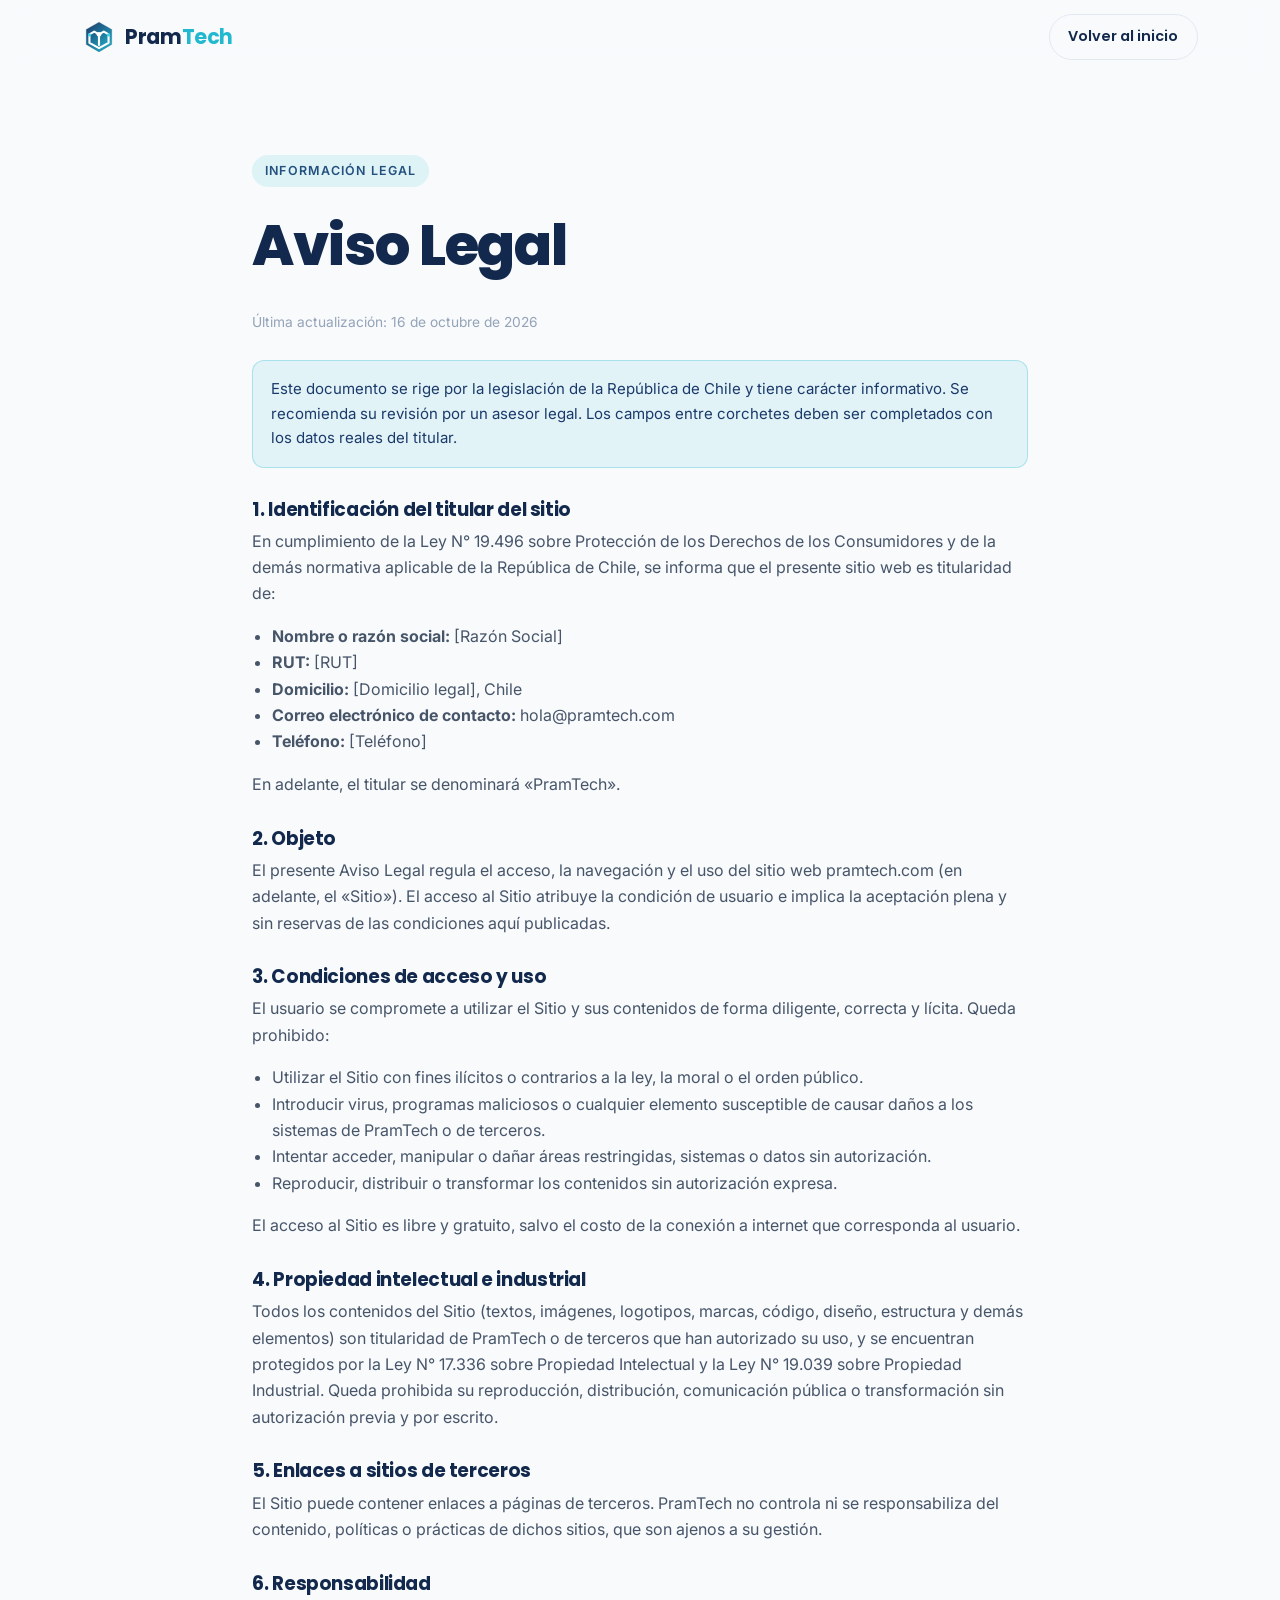
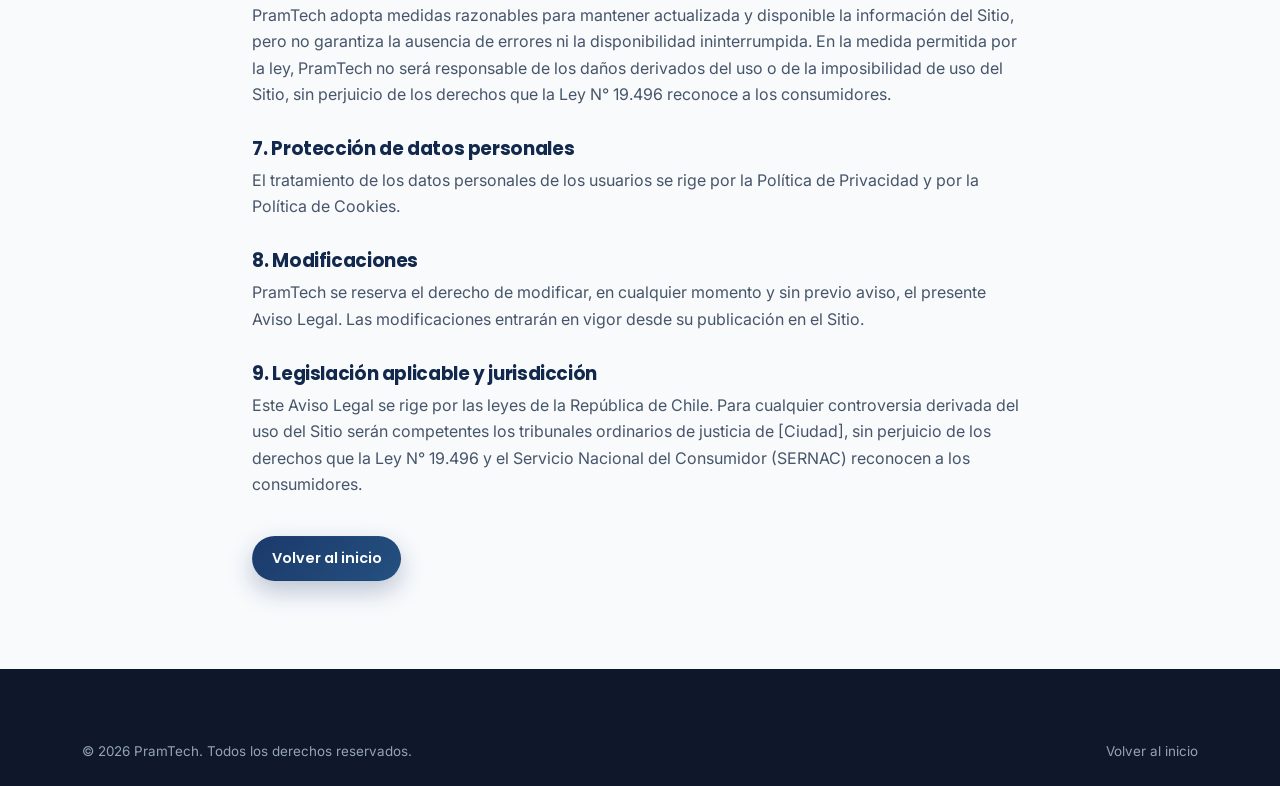
==== landing/aviso-legal.html @ 34a75c39 "feat: add legal pages (Chile) and footer legal links" ====
<!DOCTYPE html>
<html lang="es">
<head>
  <meta charset="UTF-8" />
  <meta name="viewport" content="width=device-width, initial-scale=1.0" />
  <title>Aviso Legal | PramTech</title>
  <meta name="description" content="Aviso Legal de PramTech." />
  <meta name="robots" content="noindex" />
  <meta name="theme-color" content="#1B3A6B" />
  <link rel="canonical" href="https://pramtech.com/aviso-legal.html" />
  <link rel="icon" type="image/svg+xml" href="assets/favicon.svg" />
  <link rel="preconnect" href="https://fonts.googleapis.com" />
  <link rel="preconnect" href="https://fonts.gstatic.com" crossorigin />
  <link href="https://fonts.googleapis.com/css2?family=Poppins:wght@500;600;700;800&family=Inter:wght@400;500;600&display=swap" rel="stylesheet" />
  <link rel="stylesheet" href="styles.css" />
</head>
<body>
  <a class="skip-link" href="#contenido">Saltar al contenido</a>

  <header class="nav">
    <div class="container nav__inner">
      <a class="brand" href="index.html" aria-label="PramTech inicio">
        <img src="assets/logo.svg" alt="" class="brand__mark" width="34" height="34" />
        <span class="brand__name">Pram<span>Tech</span></span>
      </a>
      <a class="btn btn--ghost btn--sm" href="index.html">Volver al inicio</a>
    </div>
  </header>

  <main id="contenido" class="legal">
    <div class="container legal__inner">
      <span class="eyebrow">Información legal</span>
      <h1>Aviso Legal</h1>
      <p class="legal__meta">Última actualización: 16 de octubre de 2026</p>

      <div class="legal__note">
        <p>Este documento se rige por la legislación de la República de Chile y tiene carácter informativo. Se recomienda su revisión por un asesor legal. Los campos entre corchetes deben ser completados con los datos reales del titular.</p>
      </div>

      <div class="legal__body">
        <h2>1. Identificación del titular del sitio</h2>
        <p>En cumplimiento de la Ley N° 19.496 sobre Protección de los Derechos de los Consumidores y de la demás normativa aplicable de la República de Chile, se informa que el presente sitio web es titularidad de:</p>
        <ul>
          <li><strong>Nombre o razón social:</strong> [Razón Social]</li>
          <li><strong>RUT:</strong> [RUT]</li>
          <li><strong>Domicilio:</strong> [Domicilio legal], Chile</li>
          <li><strong>Correo electrónico de contacto:</strong> hola@pramtech.com</li>
          <li><strong>Teléfono:</strong> [Teléfono]</li>
        </ul>
        <p>En adelante, el titular se denominará «PramTech».</p>

        <h2>2. Objeto</h2>
        <p>El presente Aviso Legal regula el acceso, la navegación y el uso del sitio web <a href="index.html">pramtech.com</a> (en adelante, el «Sitio»). El acceso al Sitio atribuye la condición de usuario e implica la aceptación plena y sin reservas de las condiciones aquí publicadas.</p>

        <h2>3. Condiciones de acceso y uso</h2>
        <p>El usuario se compromete a utilizar el Sitio y sus contenidos de forma diligente, correcta y lícita. Queda prohibido:</p>
        <ul>
          <li>Utilizar el Sitio con fines ilícitos o contrarios a la ley, la moral o el orden público.</li>
          <li>Introducir virus, programas maliciosos o cualquier elemento susceptible de causar daños a los sistemas de PramTech o de terceros.</li>
          <li>Intentar acceder, manipular o dañar áreas restringidas, sistemas o datos sin autorización.</li>
          <li>Reproducir, distribuir o transformar los contenidos sin autorización expresa.</li>
        </ul>
        <p>El acceso al Sitio es libre y gratuito, salvo el costo de la conexión a internet que corresponda al usuario.</p>

        <h2>4. Propiedad intelectual e industrial</h2>
        <p>Todos los contenidos del Sitio (textos, imágenes, logotipos, marcas, código, diseño, estructura y demás elementos) son titularidad de PramTech o de terceros que han autorizado su uso, y se encuentran protegidos por la Ley N° 17.336 sobre Propiedad Intelectual y la Ley N° 19.039 sobre Propiedad Industrial. Queda prohibida su reproducción, distribución, comunicación pública o transformación sin autorización previa y por escrito.</p>

        <h2>5. Enlaces a sitios de terceros</h2>
        <p>El Sitio puede contener enlaces a páginas de terceros. PramTech no controla ni se responsabiliza del contenido, políticas o prácticas de dichos sitios, que son ajenos a su gestión.</p>

        <h2>6. Responsabilidad</h2>
        <p>PramTech adopta medidas razonables para mantener actualizada y disponible la información del Sitio, pero no garantiza la ausencia de errores ni la disponibilidad ininterrumpida. En la medida permitida por la ley, PramTech no será responsable de los daños derivados del uso o de la imposibilidad de uso del Sitio, sin perjuicio de los derechos que la Ley N° 19.496 reconoce a los consumidores.</p>

        <h2>7. Protección de datos personales</h2>
        <p>El tratamiento de los datos personales de los usuarios se rige por la <a href="politica-de-privacidad.html">Política de Privacidad</a> y por la <a href="politica-de-cookies.html">Política de Cookies</a>.</p>

        <h2>8. Modificaciones</h2>
        <p>PramTech se reserva el derecho de modificar, en cualquier momento y sin previo aviso, el presente Aviso Legal. Las modificaciones entrarán en vigor desde su publicación en el Sitio.</p>

        <h2>9. Legislación aplicable y jurisdicción</h2>
        <p>Este Aviso Legal se rige por las leyes de la República de Chile. Para cualquier controversia derivada del uso del Sitio serán competentes los tribunales ordinarios de justicia de [Ciudad], sin perjuicio de los derechos que la Ley N° 19.496 y el Servicio Nacional del Consumidor (SERNAC) reconocen a los consumidores.</p>
      </div>

      <p class="legal__back"><a class="btn btn--primary btn--sm" href="index.html">Volver al inicio</a></p>
    </div>
  </main>

  <footer class="footer">
    <div class="container footer__bottom">
      <span>© 2026 PramTech. Todos los derechos reservados.</span>
      <span><a href="index.html">Volver al inicio</a></span>
    </div>
  </footer>
</body>
</html>
---- landing/styles.css ----
:root {
  --blue-900: #12294d;
  --blue-800: #1b3a6b;
  --blue-700: #24507f;
  --cyan-500: #22b8cf;
  --cyan-400: #38d0e4;
  --violet-500: #7c6cf0;
  --green-500: #34d399;
  --amber-500: #fbbf24;
  --slate-900: #0f172a;
  --slate-800: #1f2937;
  --slate-600: #475569;
  --slate-400: #94a3b8;
  --slate-200: #e2e8f0;
  --bg: #f8fafc;
  --surface: #ffffff;
  --radius: 18px;
  --radius-sm: 12px;
  --shadow-sm: 0 1px 2px rgba(15, 23, 42, 0.06), 0 4px 12px rgba(15, 23, 42, 0.05);
  --shadow-md: 0 10px 30px rgba(15, 23, 42, 0.10);
  --shadow-lg: 0 24px 60px rgba(18, 41, 77, 0.18);
  --max: 1160px;
  --ease: cubic-bezier(0.22, 1, 0.36, 1);
}

*, *::before, *::after { box-sizing: border-box; }

html { scroll-behavior: smooth; }

html, body {
  width: 100%;
  overflow-x: hidden;
  -webkit-text-size-adjust: 100%;
}

body {
  margin: 0;
  font-family: "Inter", system-ui, -apple-system, "Segoe UI", sans-serif;
  color: var(--slate-800);
  background: var(--bg);
  line-height: 1.65;
  -webkit-font-smoothing: antialiased;
  text-rendering: optimizeLegibility;
}

h1, h2, h3 {
  font-family: "Poppins", "Inter", sans-serif;
  color: var(--blue-900);
  line-height: 1.14;
  margin: 0 0 0.6em;
  letter-spacing: -0.02em;
}

h1 { font-size: clamp(2.1rem, 4.6vw, 3.5rem); font-weight: 800; }
h2 { font-size: clamp(1.6rem, 3vw, 2.3rem); font-weight: 700; }
h3 { font-size: 1.18rem; font-weight: 600; }

p { margin: 0 0 1rem; }

a { color: inherit; text-decoration: none; }

img { max-width: 100%; display: block; }

.container {
  width: 100%;
  max-width: var(--max);
  margin: 0 auto;
  padding: 0 1.4rem;
}

.skip-link {
  position: absolute;
  left: -999px;
  top: 0;
  background: var(--blue-800);
  color: #fff;
  padding: 0.6rem 1rem;
  border-radius: 0 0 var(--radius-sm) 0;
  z-index: 999;
}
.skip-link:focus { left: 0; }

.eyebrow {
  display: inline-block;
  font-size: 0.78rem;
  font-weight: 600;
  letter-spacing: 0.09em;
  text-transform: uppercase;
  color: var(--blue-700);
  background: rgba(34, 184, 207, 0.12);
  padding: 0.35rem 0.8rem;
  border-radius: 999px;
  margin-bottom: 1rem;
}
.eyebrow--light {
  color: #cdeef5;
  background: rgba(255, 255, 255, 0.12);
}

.accent {
  color: var(--cyan-500);
}

.btn {
  --btn-bg: var(--blue-800);
  display: inline-flex;
  align-items: center;
  justify-content: center;
  gap: 0.5rem;
  font-family: "Poppins", sans-serif;
  font-weight: 600;
  font-size: 0.98rem;
  padding: 0.9rem 1.6rem;
  border-radius: 999px;
  border: 1.5px solid transparent;
  cursor: pointer;
  transition: transform 0.25s var(--ease), box-shadow 0.25s var(--ease), background 0.25s var(--ease), color 0.25s var(--ease);
  white-space: nowrap;
}
.btn--primary {
  background: linear-gradient(135deg, var(--blue-800), var(--blue-700));
  color: #ffffff;
  box-shadow: 0 10px 24px rgba(27, 58, 107, 0.28);
}
.btn--primary:hover {
  transform: translateY(-2px);
  box-shadow: 0 16px 34px rgba(27, 58, 107, 0.34);
  background: linear-gradient(135deg, var(--blue-700), var(--cyan-500));
}
.btn--ghost {
  background: transparent;
  border-color: var(--slate-200);
  color: var(--blue-900);
}
.btn--ghost:hover {
  border-color: var(--cyan-500);
  color: var(--blue-700);
  transform: translateY(-2px);
}
.btn--sm { padding: 0.62rem 1.15rem; font-size: 0.9rem; }
.btn--block { width: 100%; }

.nav {
  position: sticky;
  top: 0;
  z-index: 100;
  background: rgba(248, 250, 252, 0.72);
  backdrop-filter: blur(12px);
  border-bottom: 1px solid transparent;
  transition: border-color 0.3s var(--ease), background 0.3s var(--ease), box-shadow 0.3s var(--ease);
}
.nav.is-scrolled {
  border-bottom-color: var(--slate-200);
  background: rgba(248, 250, 252, 0.9);
  box-shadow: 0 6px 20px rgba(15, 23, 42, 0.05);
}
.nav__inner {
  display: flex;
  align-items: center;
  justify-content: space-between;
  height: 74px;
}
.brand {
  display: inline-flex;
  align-items: center;
  gap: 0.55rem;
}
.brand__name {
  font-family: "Poppins", sans-serif;
  font-weight: 700;
  font-size: 1.28rem;
  color: var(--blue-900);
  letter-spacing: -0.02em;
}
.brand__name span { color: var(--cyan-500); }
.brand--light .brand__name { color: #fff; }

.nav__links {
  display: flex;
  align-items: center;
  gap: 1.9rem;
}
.nav__links a {
  font-size: 0.95rem;
  font-weight: 500;
  color: var(--slate-600);
  transition: color 0.2s var(--ease);
}
.nav__links a:not(.btn):hover { color: var(--blue-700); }
.nav__links a.nav__cta { color: #ffffff; }

.nav__toggle {
  display: none;
  flex-direction: column;
  gap: 5px;
  background: none;
  border: 0;
  padding: 8px;
  cursor: pointer;
}
.nav__toggle span {
  width: 24px;
  height: 2.4px;
  background: var(--blue-900);
  border-radius: 2px;
  transition: transform 0.3s var(--ease), opacity 0.3s var(--ease);
}

.hero {
  position: relative;
  padding: clamp(3rem, 8vw, 6rem) 0 clamp(3rem, 7vw, 5.5rem);
  overflow: hidden;
}
.hero__bg { position: absolute; inset: 0; z-index: 0; pointer-events: none; overflow: hidden; }
.blob {
  position: absolute;
  border-radius: 50%;
  filter: blur(70px);
  opacity: 0.5;
  animation: float 14s ease-in-out infinite;
}
.blob--1 {
  width: 460px; height: 460px;
  background: radial-gradient(circle, rgba(34,184,207,0.55), transparent 70%);
  top: -120px; right: -80px;
}
.blob--2 {
  width: 420px; height: 420px;
  background: radial-gradient(circle, rgba(124,108,240,0.4), transparent 70%);
  bottom: -140px; left: -100px;
  animation-delay: -6s;
}
.grid-lines {
  position: absolute;
  inset: 0;
  background-image: linear-gradient(rgba(27,58,107,0.045) 1px, transparent 1px),
    linear-gradient(90deg, rgba(27,58,107,0.045) 1px, transparent 1px);
  background-size: 46px 46px;
  mask-image: radial-gradient(ellipse 80% 60% at 50% 40%, #000, transparent 75%);
}
@keyframes float {
  0%, 100% { transform: translate(0, 0) scale(1); }
  50% { transform: translate(24px, -30px) scale(1.06); }
}

.hero__inner {
  position: relative;
  z-index: 1;
  display: grid;
  grid-template-columns: 1.05fr 0.95fr;
  gap: 3.5rem;
  align-items: center;
}
.hero__sub {
  font-size: 1.12rem;
  color: var(--slate-600);
  max-width: 34em;
}
.hero__actions {
  display: flex;
  flex-wrap: wrap;
  gap: 0.9rem;
  margin: 1.8rem 0 1.4rem;
}
.hero__trust {
  display: inline-flex;
  align-items: center;
  gap: 0.55rem;
  font-size: 0.9rem;
  color: var(--slate-600);
  background: var(--surface);
  border: 1px solid var(--slate-200);
  border-radius: 999px;
  padding: 0.5rem 1rem;
  box-shadow: var(--shadow-sm);
}
.hero__trust svg { width: 20px; height: 20px; color: var(--green-500); flex-shrink: 0; }

.panel {
  background: var(--surface);
  border: 1px solid var(--slate-200);
  border-radius: var(--radius);
  box-shadow: var(--shadow-lg);
  padding: 1.4rem;
  transform: perspective(1200px) rotateY(-6deg) rotateX(3deg);
  transition: transform 0.6s var(--ease);
  max-width: 100%;
}
.hero__panel:hover .panel { transform: perspective(1200px) rotateY(0) rotateX(0); }
.panel__head {
  display: flex;
  align-items: center;
  gap: 0.4rem;
  padding-bottom: 0.9rem;
  border-bottom: 1px solid var(--slate-200);
  margin-bottom: 1rem;
}
.dot { width: 10px; height: 10px; border-radius: 50%; background: var(--slate-200); }
.dot:first-child { background: #ff6b6b; }
.dot:nth-child(2) { background: var(--amber-500); }
.dot:nth-child(3) { background: var(--green-500); }
.panel__title {
  margin-left: auto;
  font-size: 0.78rem;
  font-weight: 600;
  color: var(--slate-400);
}
.panel__kpis { display: flex; gap: 1rem; margin-bottom: 1rem; }
.kpi {
  flex: 1;
  display: flex;
  flex-direction: column;
  gap: 0.2rem;
  background: var(--bg);
  border-radius: var(--radius-sm);
  padding: 0.85rem 1rem;
}
.kpi__label { font-size: 0.76rem; color: var(--slate-400); font-weight: 500; }
.kpi__value { font-family: "Poppins", sans-serif; font-size: 1.5rem; color: var(--blue-900); }
.kpi__tag { font-size: 0.72rem; font-weight: 600; width: fit-content; padding: 0.1rem 0.5rem; border-radius: 999px; }
.kpi__tag--up { color: #0f766e; background: rgba(52,211,153,0.16); }
.kpi__tag--warn { color: #b45309; background: rgba(251,191,36,0.18); }
.panel__chart { width: 100%; height: 96px; margin-bottom: 1rem; }
.chart-line { stroke-dasharray: 620; stroke-dashoffset: 620; animation: draw 2.2s var(--ease) 0.4s forwards; }
.chart-area { opacity: 0; animation: fadein 1s var(--ease) 1.4s forwards; }
@keyframes draw { to { stroke-dashoffset: 0; } }
@keyframes fadein { to { opacity: 1; } }
.panel__ai {
  display: flex;
  gap: 0.7rem;
  align-items: flex-start;
  background: linear-gradient(135deg, rgba(34,184,207,0.1), rgba(124,108,240,0.1));
  border: 1px solid rgba(34,184,207,0.25);
  border-radius: var(--radius-sm);
  padding: 0.85rem 1rem;
}
.panel__ai-icon {
  flex-shrink: 0;
  font-family: "Poppins", sans-serif;
  font-weight: 700;
  font-size: 0.72rem;
  color: #fff;
  background: linear-gradient(135deg, var(--cyan-500), var(--violet-500));
  border-radius: 8px;
  padding: 0.25rem 0.5rem;
}
.panel__ai p { margin: 0; font-size: 0.86rem; color: var(--slate-600); }

.section { padding: clamp(3.5rem, 8vw, 6rem) 0; }
.section--tinted { background: #eef4fa; }
.section__head {
  max-width: 760px;
  margin: 0 auto clamp(2.2rem, 4vw, 3.2rem);
  text-align: center;
}
.section__sub { color: var(--slate-600); font-size: 1.08rem; }
.section__cta { text-align: center; margin-top: 2.6rem; }
.section__note {
  text-align: center;
  margin-top: 2.4rem;
  font-family: "Poppins", sans-serif;
  font-weight: 600;
  color: var(--blue-700);
}

.grid { display: grid; gap: 1.4rem; }
.grid--3 { grid-template-columns: repeat(3, 1fr); }
.grid--2 { grid-template-columns: repeat(2, 1fr); }

.pain {
  background: var(--surface);
  border: 1px solid var(--slate-200);
  border-radius: var(--radius);
  padding: 1.8rem;
  box-shadow: var(--shadow-sm);
  transition: transform 0.3s var(--ease), box-shadow 0.3s var(--ease), border-color 0.3s var(--ease);
}
.pain:hover {
  transform: translateY(-6px);
  box-shadow: var(--shadow-md);
  border-color: rgba(34,184,207,0.55);
}
.pain__icon {
  width: 52px; height: 52px;
  display: grid; place-items: center;
  border-radius: 14px;
  color: var(--blue-800);
  background: rgba(34,184,207,0.12);
  margin-bottom: 1.1rem;
}
.pain__icon svg { width: 26px; height: 26px; }
.pain h3 { font-size: 1.08rem; color: var(--blue-800); }
.pain p { color: var(--slate-600); font-size: 0.96rem; margin: 0; }

.card {
  position: relative;
  background: var(--surface);
  border: 1px solid var(--slate-200);
  border-radius: var(--radius);
  padding: 1.9rem;
  box-shadow: var(--shadow-sm);
  transition: transform 0.3s var(--ease), box-shadow 0.3s var(--ease);
}
.card::after {
  content: "";
  position: absolute;
  inset: 0;
  border-radius: var(--radius);
  border: 1.5px solid transparent;
  transition: border-color 0.3s var(--ease);
  pointer-events: none;
}
.card:hover { transform: translateY(-6px); box-shadow: var(--shadow-md); }
.card:hover::after { border-color: var(--cyan-500); }
.card__badge {
  position: absolute;
  top: 1.4rem; right: 1.4rem;
  font-size: 0.7rem;
  font-weight: 600;
  letter-spacing: 0.03em;
  text-transform: uppercase;
  color: #0f766e;
  background: rgba(52,211,153,0.18);
  padding: 0.22rem 0.6rem;
  border-radius: 999px;
}
.card__badge--soon { color: var(--blue-700); background: rgba(124,108,240,0.16); }
.card__icon {
  width: 54px; height: 54px;
  display: grid; place-items: center;
  border-radius: 15px;
  margin-bottom: 1.2rem;
  color: #fff;
}
.card__icon svg { width: 27px; height: 27px; }
.card__icon--cyan { background: linear-gradient(135deg, var(--cyan-500), #1b9fb5); }
.card__icon--blue { background: linear-gradient(135deg, var(--blue-700), var(--blue-800)); }
.card__icon--violet { background: linear-gradient(135deg, var(--violet-500), #6355d6); }
.card__icon--green { background: linear-gradient(135deg, var(--green-500), #12a37a); }
.card p { color: var(--slate-600); font-size: 0.97rem; }
.card__list {
  list-style: none;
  padding: 0;
  margin: 1.1rem 0 0;
  display: grid;
  gap: 0.55rem;
}
.card__list li {
  position: relative;
  padding-left: 1.6rem;
  font-size: 0.92rem;
  color: var(--slate-600);
}
.card__list li::before {
  content: "";
  position: absolute;
  left: 0; top: 0.42em;
  width: 15px; height: 15px;
  background: url("data:image/svg+xml,%3Csvg xmlns='http://www.w3.org/2000/svg' viewBox='0 0 24 24' fill='none' stroke='%2322b8cf' stroke-width='3' stroke-linecap='round' stroke-linejoin='round'%3E%3Cpath d='m5 13 4 4L19 7'/%3E%3C/svg%3E") center/contain no-repeat;
}

.steps {
  list-style: none;
  padding: 0;
  margin: 0 auto;
  max-width: 780px;
  display: grid;
  gap: 1.1rem;
  counter-reset: step;
}
.step {
  display: flex;
  gap: 1.3rem;
  align-items: flex-start;
  background: var(--surface);
  border: 1px solid var(--slate-200);
  border-radius: var(--radius);
  padding: 1.5rem 1.7rem;
  box-shadow: var(--shadow-sm);
  transition: transform 0.3s var(--ease), border-color 0.3s var(--ease);
}
.step:hover { transform: translateX(6px); border-color: rgba(34,184,207,0.55); }
.step__num {
  flex-shrink: 0;
  width: 44px; height: 44px;
  display: grid; place-items: center;
  border-radius: 50%;
  font-family: "Poppins", sans-serif;
  font-weight: 700;
  color: #fff;
  background: linear-gradient(135deg, var(--blue-800), var(--cyan-500));
}
.step h3 { margin-bottom: 0.3rem; }
.step p { margin: 0; color: var(--slate-600); font-size: 0.96rem; }

.quote {
  max-width: 780px;
  margin: 2.6rem auto 0;
  text-align: center;
  padding: 2rem;
  border-radius: var(--radius);
  background: linear-gradient(135deg, rgba(27,58,107,0.05), rgba(34,184,207,0.08));
  border: 1px solid rgba(34,184,207,0.25);
}
.quote p {
  font-family: "Poppins", sans-serif;
  font-size: 1.25rem;
  font-weight: 600;
  color: var(--blue-900);
  margin-bottom: 0.5rem;
}
.quote cite { color: var(--slate-600); font-style: normal; font-weight: 500; }

.about {
  display: grid;
  grid-template-columns: 1.1fr 1fr;
  gap: 3rem;
  align-items: start;
}
.about__copy p { color: var(--slate-600); }
.pillars {
  display: grid;
  gap: 1rem;
}
.pillar {
  display: flex;
  gap: 1rem;
  align-items: flex-start;
  background: var(--surface);
  border: 1px solid var(--slate-200);
  border-radius: var(--radius);
  padding: 1.2rem 1.3rem;
  box-shadow: var(--shadow-sm);
  transition: transform 0.3s var(--ease), border-color 0.3s var(--ease);
}
.pillar:hover { transform: translateY(-4px); border-color: rgba(34,184,207,0.55); }
.pillar__icon {
  flex-shrink: 0;
  width: 46px; height: 46px;
  display: grid; place-items: center;
  border-radius: 13px;
  color: var(--cyan-500);
  background: rgba(34,184,207,0.12);
}
.pillar__icon svg { width: 24px; height: 24px; }
.pillar h3 { margin-bottom: 0.15rem; font-size: 1.02rem; }
.pillar p { margin: 0; font-size: 0.92rem; color: var(--slate-600); }

.stats {
  display: grid;
  grid-template-columns: repeat(3, 1fr);
  gap: 1.4rem;
  margin-top: 3rem;
  text-align: center;
}
.stat {
  background: var(--surface);
  border: 1px solid var(--slate-200);
  border-radius: var(--radius);
  padding: 1.7rem 1rem;
  box-shadow: var(--shadow-sm);
}
.stat__num {
  display: block;
  font-family: "Poppins", sans-serif;
  font-size: clamp(1.9rem, 4vw, 2.6rem);
  font-weight: 800;
  color: var(--blue-800);
  line-height: 1.1;
}
.stat span { font-size: 0.9rem; color: var(--slate-600); }

.section--contact {
  background: linear-gradient(150deg, var(--blue-900), var(--blue-800) 55%, #1b4f6b);
  color: #dfe9f5;
}
.contact {
  display: grid;
  grid-template-columns: 1fr 1.05fr;
  gap: 3rem;
  align-items: center;
}
.contact h2 { color: #fff; }
.contact__copy p { color: #b9cbe0; font-size: 1.05rem; }
.contact__points {
  list-style: none;
  padding: 0;
  margin: 1.4rem 0 0;
  display: grid;
  gap: 0.7rem;
}
.contact__points li {
  position: relative;
  padding-left: 1.8rem;
  color: #dfe9f5;
  font-size: 0.98rem;
}
.contact__points li::before {
  content: "";
  position: absolute;
  left: 0; top: 0.15em;
  width: 20px; height: 20px;
  background: url("data:image/svg+xml,%3Csvg xmlns='http://www.w3.org/2000/svg' viewBox='0 0 24 24' fill='none' stroke='%2338d0e4' stroke-width='2.4' stroke-linecap='round' stroke-linejoin='round'%3E%3Cpath d='m5 13 4 4L19 7'/%3E%3C/svg%3E") center/contain no-repeat;
}

.form {
  background: var(--surface);
  border-radius: var(--radius);
  padding: 1.9rem;
  box-shadow: var(--shadow-lg);
  display: grid;
  gap: 1rem;
}
.form__row { display: grid; grid-template-columns: 1fr 1fr; gap: 1rem; }
.field { display: grid; gap: 0.4rem; }
.field span { font-size: 0.84rem; font-weight: 600; color: var(--slate-600); }
.field input,
.field select,
.field textarea {
  font-family: inherit;
  font-size: 0.96rem;
  color: var(--slate-800);
  background: var(--bg);
  border: 1.5px solid var(--slate-200);
  border-radius: var(--radius-sm);
  padding: 0.75rem 0.9rem;
  transition: border-color 0.2s var(--ease), box-shadow 0.2s var(--ease);
  width: 100%;
}
.field textarea {
  min-height: 120px;
  resize: vertical;
  line-height: 1.6;
}
.field input:focus,
.field select:focus,
.field textarea:focus {
  outline: none;
  border-color: var(--cyan-500);
  box-shadow: 0 0 0 4px rgba(34,184,207,0.16);
}
.field input.is-invalid,
.field select.is-invalid {
  border-color: #ef4444;
  box-shadow: 0 0 0 4px rgba(239,68,68,0.12);
}
.form__legal { margin: 0; text-align: center; font-size: 0.8rem; color: var(--slate-400); }
.form__status { margin: 0; text-align: center; font-size: 0.9rem; font-weight: 600; min-height: 1.2em; }
.form__status.is-success { color: #0f766e; }
.form__status.is-error { color: #b91c1c; }

.footer {
  background: var(--slate-900);
  color: #cbd5e1;
  padding: 3rem 0 1.5rem;
}
.footer__inner {
  display: grid;
  grid-template-columns: 1.4fr 1fr 1fr 1.3fr;
  gap: 2rem;
  padding-bottom: 2rem;
  border-bottom: 1px solid rgba(255,255,255,0.1);
}
.footer__brand p { color: #94a3b8; font-size: 0.92rem; margin-top: 0.8rem; }
.footer__nav, .footer__contact, .footer__legal { display: grid; gap: 0.6rem; align-content: start; }
.footer__nav a, .footer__contact a, .footer__legal a { font-size: 0.92rem; color: #cbd5e1; transition: color 0.2s var(--ease); width: fit-content; }
.footer__nav a:hover, .footer__contact a:hover, .footer__legal a:hover { color: var(--cyan-400); }
.footer__legal-title {
  font-family: "Poppins", sans-serif;
  font-weight: 600;
  font-size: 0.86rem;
  color: #fff;
  margin-bottom: 0.2rem;
}
.footer__bottom {
  display: flex;
  justify-content: space-between;
  flex-wrap: wrap;
  gap: 0.6rem;
  padding-top: 1.4rem;
  font-size: 0.84rem;
  color: #94a3b8;
}
.footer__bottom a:hover { color: var(--cyan-400); }

/* =====================================================
   Páginas legales
   ===================================================== */
.legal { padding: clamp(3rem, 7vw, 5rem) 0 clamp(3rem, 6vw, 4.5rem); }
.legal__inner { max-width: 820px; margin: 0 auto; }
.legal h1 { margin-top: 0.7rem; }
.legal__meta { color: var(--slate-400); font-size: 0.86rem; margin-bottom: 1.6rem; }
.legal__body h2 { font-size: 1.16rem; margin: 1.9rem 0 0.5rem; }
.legal__body p, .legal__body li { color: var(--slate-600); }
.legal__body ul { padding-left: 1.2rem; margin: 0 0 1rem; }
.legal__body table { width: 100%; border-collapse: collapse; margin: 0.5rem 0 1.4rem; font-size: 0.9rem; }
.legal__body th, .legal__body td { text-align: left; padding: 0.6rem 0.7rem; border: 1px solid var(--slate-200); color: var(--slate-600); vertical-align: top; }
.legal__body th { background: var(--bg); color: var(--blue-800); font-weight: 600; }
.legal__note {
  background: rgba(34, 184, 207, 0.1);
  border: 1px solid rgba(34, 184, 207, 0.3);
  border-radius: var(--radius-sm);
  padding: 1rem 1.1rem;
  color: var(--blue-800);
  font-size: 0.94rem;
  margin-bottom: 1.4rem;
}
.legal__note p { margin: 0; color: inherit; }
.legal__back { margin-top: 2.4rem; }

.reveal {
  opacity: 0;
  transform: translateY(26px);
  transition: opacity 0.7s var(--ease), transform 0.7s var(--ease);
}
.reveal.is-visible { opacity: 1; transform: none; }

@media (max-width: 980px) {
  .hero__inner { grid-template-columns: 1fr; gap: 2.5rem; }
  .hero__panel { max-width: 480px; }
  .panel { transform: none; }
  .grid--3 { grid-template-columns: 1fr; }
  .about { grid-template-columns: 1fr; gap: 2rem; }
  .contact { grid-template-columns: 1fr; gap: 2rem; }
  .footer__inner { grid-template-columns: 1fr 1fr; }
}

@media (max-width: 720px) {
  .container {
    padding: 0 1rem;
  }
  .hero__actions {
    flex-direction: column;
    width: 100%;
  }
  .hero__actions .btn {
    width: 100%;
  }
  .hero__trust {
    flex-wrap: wrap;
    text-align: center;
    justify-content: center;
    padding: 0.6rem 0.9rem;
  }
  .nav__links {
    position: fixed;
    inset: 74px 0 auto 0;
    flex-direction: column;
    align-items: stretch;
    gap: 0.3rem;
    background: var(--surface);
    padding: 1.2rem 1.4rem 1.6rem;
    border-bottom: 1px solid var(--slate-200);
    box-shadow: var(--shadow-md);
    transform: translateY(-120%);
    transition: transform 0.35s var(--ease);
  }
  .nav__links.is-open { transform: translateY(0); }
  .nav__links a { padding: 0.7rem 0.3rem; border-radius: 8px; }
  .nav__links a:not(.btn):hover { background: var(--bg); }
  .nav__cta { margin-top: 0.5rem; justify-content: center; }
  .nav__toggle { display: flex; }
  .nav__toggle.is-open span:nth-child(1) { transform: translateY(7.4px) rotate(45deg); }
  .nav__toggle.is-open span:nth-child(2) { opacity: 0; }
  .nav__toggle.is-open span:nth-child(3) { transform: translateY(-7.4px) rotate(-45deg); }
  .grid--2 { grid-template-columns: 1fr; }
  .form__row { grid-template-columns: 1fr; }
  .stats { grid-template-columns: 1fr; }
  .footer__inner { grid-template-columns: 1fr; }
  .footer__bottom { justify-content: flex-start; }
}

@media (prefers-reduced-motion: reduce) {
  * {
    animation-duration: 0.001ms !important;
    animation-iteration-count: 1 !important;
    transition-duration: 0.001ms !important;
    scroll-behavior: auto !important;
  }
  .reveal { opacity: 1; transform: none; }
  .chart-line { stroke-dashoffset: 0; }
  .chart-area { opacity: 1; }
}

/* =====================================================
   Demos interactivos (modal)
   ===================================================== */
body.is-locked { overflow: hidden; }

.card[data-demo] { cursor: pointer; }
.card[data-demo]:focus-visible {
  outline: 3px solid var(--cyan-500);
  outline-offset: 3px;
}

.modal {
  position: fixed;
  inset: 0;
  z-index: 200;
  display: grid;
  place-items: center;
  padding: 1.4rem;
  opacity: 0;
  visibility: hidden;
  transition: opacity 0.28s var(--ease), visibility 0.28s var(--ease);
}
.modal.is-open { opacity: 1; visibility: visible; }
.modal__overlay {
  position: absolute;
  inset: 0;
  background: rgba(15, 23, 42, 0.5);
  backdrop-filter: blur(6px);
  -webkit-backdrop-filter: blur(6px);
}
.modal__dialog {
  position: relative;
  width: min(560px, 100%);
  max-height: calc(100vh - 2.8rem);
  overflow-y: auto;
  background: var(--surface);
  border: 1px solid var(--slate-200);
  border-radius: var(--radius);
  box-shadow: var(--shadow-lg);
  padding: 1.9rem;
  transform: translateY(24px) scale(0.97);
  opacity: 0;
  transition: transform 0.35s var(--ease), opacity 0.35s var(--ease);
}
.modal.is-open .modal__dialog { transform: translateY(0) scale(1); opacity: 1; }
.modal__close {
  position: absolute;
  top: 1rem;
  right: 1rem;
  width: 40px;
  height: 40px;
  display: grid;
  place-items: center;
  border: 1px solid var(--slate-200);
  border-radius: 50%;
  background: var(--surface);
  color: var(--slate-600);
  cursor: pointer;
  z-index: 2;
  transition: transform 0.25s var(--ease), background 0.25s var(--ease), color 0.25s var(--ease), border-color 0.25s var(--ease);
}
.modal__close:hover {
  background: var(--blue-800);
  border-color: var(--blue-800);
  color: #fff;
  transform: rotate(90deg);
}
.modal__close svg { width: 18px; height: 18px; }

.demo__head { padding-right: 2.6rem; margin-bottom: 1.3rem; }
.demo__title { font-size: 1.3rem; margin-bottom: 0.35rem; }
.demo__sub { color: var(--slate-600); font-size: 0.94rem; margin: 0; }

.demo__stage {
  background: var(--bg);
  border: 1px solid var(--slate-200);
  border-radius: var(--radius-sm);
  padding: 1.2rem;
}
.demo__stage--chat { padding: 1rem; }
.demo__actions { display: flex; flex-wrap: wrap; gap: 0.7rem; margin-top: 1.1rem; }

.demo__ia-badge {
  flex-shrink: 0;
  font-family: "Poppins", sans-serif;
  font-weight: 700;
  font-size: 0.72rem;
  color: #fff;
  background: linear-gradient(135deg, var(--cyan-500), var(--violet-500));
  border-radius: 8px;
  padding: 0.25rem 0.5rem;
}

/* --- Demo 1: inventario --- */
.demo__product {
  display: flex;
  align-items: center;
  justify-content: space-between;
  gap: 1rem;
  background: var(--surface);
  border: 1px solid var(--slate-200);
  border-radius: var(--radius-sm);
  padding: 1rem 1.1rem;
}
.demo__product-name {
  display: block;
  font-family: "Poppins", sans-serif;
  font-weight: 600;
  color: var(--blue-900);
}
.demo__product-sku { font-size: 0.78rem; color: var(--slate-400); }
.demo__stock { text-align: right; flex-shrink: 0; }
.demo__stock-label { display: block; font-size: 0.76rem; color: var(--slate-400); }
.demo__stock-value {
  display: inline-block;
  font-family: "Poppins", sans-serif;
  font-size: 1.6rem;
  font-weight: 700;
  color: var(--blue-800);
  transition: color 0.3s var(--ease);
}
.demo__stock-value.is-low { color: #b45309; }
.demo__stock-value.is-bump { animation: bump 0.4s var(--ease); }
.demo__stock-unit { font-size: 0.8rem; color: var(--slate-600); }

.demo__alert {
  display: flex;
  gap: 0.75rem;
  align-items: flex-start;
  margin-top: 1rem;
  padding: 0.95rem 1rem;
  border-radius: var(--radius-sm);
  animation: fadeup 0.4s var(--ease);
}
.demo__alert--warn {
  background: linear-gradient(135deg, rgba(251, 191, 36, 0.16), rgba(251, 146, 60, 0.12));
  border: 1px solid rgba(251, 146, 60, 0.4);
}
.demo__alert-body { flex: 1; }
.demo__alert p { margin: 0; font-size: 0.9rem; color: #92400e; }
.demo__alert-actions { display: flex; flex-wrap: wrap; gap: 0.5rem; margin-top: 0.7rem; }

/* --- Demo 2: ventas online --- */
.demo__log { display: grid; gap: 0.6rem; }
.demo__log-empty {
  font-size: 0.9rem;
  color: var(--slate-400);
  text-align: center;
  padding: 1.4rem 0.6rem;
  margin: 0;
}
.demo__step {
  display: flex;
  gap: 0.8rem;
  align-items: center;
  background: var(--surface);
  border: 1px solid var(--slate-200);
  border-radius: var(--radius-sm);
  padding: 0.85rem 1rem;
  opacity: 0;
  transform: translateX(-12px);
  animation: slidein 0.4s var(--ease) forwards;
}
.demo__step.is-done { border-color: rgba(52, 211, 153, 0.55); }
.demo__status {
  flex-shrink: 0;
  width: 28px;
  height: 28px;
  display: grid;
  place-items: center;
  border-radius: 50%;
  background: rgba(34, 184, 207, 0.16);
  color: var(--cyan-500);
}
.demo__status svg { width: 16px; height: 16px; }
.demo__status .demo__check { display: none; }
.demo__status .demo__spinner { display: block; animation: spin 0.8s linear infinite; }
.demo__step.is-done .demo__status { background: var(--green-500); color: #fff; }
.demo__step.is-done .demo__status .demo__check { display: block; animation: pop 0.4s var(--ease); }
.demo__step.is-done .demo__status .demo__spinner { display: none; }
.demo__step-text { font-size: 0.92rem; color: var(--slate-800); }
.demo__step-text strong { font-weight: 600; }

/* --- Demo 3: asistente IA --- */
.demo__chat {
  display: grid;
  gap: 0.8rem;
  max-height: 320px;
  overflow-y: auto;
  padding: 0.2rem;
}
.demo__msg {
  display: flex;
  gap: 0.6rem;
  align-items: flex-start;
  max-width: 92%;
  animation: fadeup 0.35s var(--ease);
}
.demo__msg--user { margin-left: auto; flex-direction: row-reverse; }
.demo__msg p {
  margin: 0;
  font-size: 0.9rem;
  line-height: 1.5;
  padding: 0.7rem 0.9rem;
  border-radius: 14px;
  background: var(--surface);
  border: 1px solid var(--slate-200);
  color: var(--slate-800);
}
.demo__msg--user p {
  background: linear-gradient(135deg, var(--blue-800), var(--blue-700));
  color: #fff;
  border-color: transparent;
}
.demo__typing {
  display: inline-flex;
  align-items: center;
  gap: 4px;
  padding: 0.75rem 0.9rem;
  border-radius: 14px;
  background: var(--surface);
  border: 1px solid var(--slate-200);
}
.demo__typing i {
  width: 7px;
  height: 7px;
  border-radius: 50%;
  background: var(--slate-400);
  animation: blink 1.2s infinite;
}
.demo__typing i:nth-child(2) { animation-delay: 0.2s; }
.demo__typing i:nth-child(3) { animation-delay: 0.4s; }
.demo__typing-label { font-size: 0.76rem; color: var(--slate-400); align-self: center; }
.demo__quick { display: flex; flex-wrap: wrap; gap: 0.6rem; margin-top: 1.1rem; }
.demo__chip {
  font-family: inherit;
  font-size: 0.86rem;
  font-weight: 500;
  color: var(--blue-700);
  background: rgba(34, 184, 207, 0.1);
  border: 1px solid rgba(34, 184, 207, 0.35);
  border-radius: 999px;
  padding: 0.5rem 0.95rem;
  cursor: pointer;
  transition: transform 0.2s var(--ease), background 0.2s var(--ease), color 0.2s var(--ease);
}
.demo__chip:hover { background: var(--cyan-500); color: #fff; transform: translateY(-2px); }
.demo__chip:disabled { opacity: 0.55; cursor: default; }
.demo__chip:disabled:hover { background: rgba(34, 184, 207, 0.1); color: var(--blue-700); transform: none; }

/* --- Demo 4: reportes --- */
.demo__chart {
  display: flex;
  align-items: flex-end;
  justify-content: space-between;
  gap: 0.6rem;
  height: 180px;
  padding: 0.8rem 0.4rem 0;
  border-bottom: 1px solid var(--slate-200);
}
.demo__bar-wrap {
  flex: 1;
  display: flex;
  flex-direction: column;
  align-items: center;
  justify-content: flex-end;
  height: 100%;
  gap: 0.4rem;
}
.demo__bar {
  width: 100%;
  max-width: 42px;
  height: var(--h, 40%);
  border-radius: 8px 8px 4px 4px;
  background: linear-gradient(180deg, var(--cyan-400), var(--cyan-500));
  transform-origin: bottom;
  animation: grow 0.7s var(--ease) backwards;
  transition: transform 0.5s var(--ease), background 0.4s var(--ease), box-shadow 0.4s var(--ease);
}
.demo__bar-day { font-size: 0.72rem; color: var(--slate-400); }
.demo__chart.is-active .demo__bar { background: linear-gradient(180deg, var(--cyan-400), var(--blue-700)); }
.demo__chart.is-active .demo__bar--peak {
  background: linear-gradient(180deg, var(--amber-500), #f59e0b);
  box-shadow: 0 8px 20px rgba(251, 191, 36, 0.45);
  transform: scaleY(1.04);
}
.demo__conclusion {
  display: flex;
  gap: 0.75rem;
  align-items: flex-start;
  margin-top: 1.1rem;
  padding: 1rem;
  border-radius: var(--radius-sm);
  background: linear-gradient(135deg, rgba(34, 184, 207, 0.1), rgba(124, 108, 240, 0.12));
  border: 1px solid rgba(34, 184, 207, 0.3);
  animation: fadeup 0.45s var(--ease);
}
.demo__conclusion p { margin: 0; font-size: 0.92rem; color: var(--blue-900); }

@keyframes bump {
  0% { transform: scale(1); }
  40% { transform: scale(1.35); }
  100% { transform: scale(1); }
}
@keyframes fadeup {
  from { opacity: 0; transform: translateY(8px); }
  to { opacity: 1; transform: none; }
}
@keyframes slidein { to { opacity: 1; transform: none; } }
@keyframes spin { to { transform: rotate(360deg); } }
@keyframes pop {
  0% { transform: scale(0.4); }
  70% { transform: scale(1.15); }
  100% { transform: scale(1); }
}
@keyframes blink {
  0%, 60%, 100% { opacity: 0.3; transform: translateY(0); }
  30% { opacity: 1; transform: translateY(-3px); }
}
@keyframes grow { from { transform: scaleY(0); } }

@media (max-width: 720px) {
  .modal { padding: 0.8rem; }
  .modal__dialog { padding: 1.4rem; }
  .demo__chart { height: 150px; }
}

@media (prefers-reduced-motion: reduce) {
  .demo__stock-value.is-bump,
  .demo__alert,
  .demo__step,
  .demo__msg,
  .demo__conclusion,
  .demo__bar { animation: none !important; opacity: 1; transform: none; }
  .demo__status .demo__spinner { animation: none !important; }
}

/* =====================================================
   Mascota asistente (Kai)
   ===================================================== */
.mascot {
  position: fixed;
  right: 1.4rem;
  bottom: 1.4rem;
  z-index: 90;
  display: flex;
  align-items: flex-end;
  gap: 0.9rem;
  max-width: min(440px, calc(100vw - 2rem));
  transition: opacity 0.3s var(--ease), transform 0.45s var(--ease);
}
.mascot.is-hidden {
  opacity: 0;
  pointer-events: none;
  transform: translateY(24px);
}

.mascot__figure {
  position: relative;
  flex-shrink: 0;
  width: 152px;
  padding: 0;
  border: 0;
  background: none;
  cursor: pointer;
  transition: width 0.45s var(--ease), transform 0.3s var(--ease);
}
.mascot__figure:hover { transform: translateY(-4px); }
.mascot__figure:focus-visible {
  outline: 3px solid var(--cyan-500);
  outline-offset: 4px;
  border-radius: 50%;
}
.mascot.is-compact .mascot__figure { width: 96px; }

.mascot__figure::after {
  content: "";
  position: absolute;
  right: 8px;
  bottom: 8px;
  width: 16px;
  height: 16px;
  border-radius: 50%;
  background: var(--green-500);
  border: 3px solid var(--surface);
  box-shadow: 0 2px 6px rgba(15, 23, 42, 0.18);
}

.mascot__img {
  display: block;
  width: 100%;
  height: auto;
  aspect-ratio: 1 / 1;
  object-fit: cover;
  border-radius: 50%;
  border: 3px solid var(--surface);
  background: radial-gradient(130% 130% at 32% 22%, var(--cyan-400) 0%, var(--violet-500) 100%);
  box-shadow: 0 0 0 3px var(--cyan-500), 0 14px 26px rgba(18, 41, 77, 0.28);
  animation: mascot-bob 3.4s ease-in-out infinite;
  transform-origin: 50% 50%;
}
.mascot__img.is-waving { animation: mascot-wave 0.55s var(--ease) 2; }

.mascot__bubble {
  position: relative;
  max-width: 262px;
  background: var(--surface);
  border: 1px solid var(--slate-200);
  border-radius: var(--radius);
  box-shadow: var(--shadow-md);
  padding: 0.9rem 1rem;
  opacity: 0;
  transform: translateY(10px) scale(0.94);
  transform-origin: bottom right;
  pointer-events: none;
  transition: opacity 0.3s var(--ease), transform 0.3s var(--ease);
}
.mascot__bubble.is-visible {
  opacity: 1;
  transform: none;
  pointer-events: auto;
}
.mascot__bubble::after {
  content: "";
  position: absolute;
  right: -8px;
  bottom: 24px;
  width: 16px;
  height: 16px;
  background: var(--surface);
  border-top: 1px solid var(--slate-200);
  border-right: 1px solid var(--slate-200);
  transform: rotate(45deg);
}
.mascot__bubble-top {
  display: flex;
  align-items: center;
  justify-content: space-between;
  gap: 0.6rem;
  margin-bottom: 0.5rem;
}
.mascot__tag {
  font-family: "Poppins", sans-serif;
  font-weight: 700;
  font-size: 0.68rem;
  letter-spacing: 0.04em;
  color: #fff;
  background: linear-gradient(135deg, var(--cyan-500), var(--violet-500));
  border-radius: 8px;
  padding: 0.22rem 0.5rem;
}
.mascot__close {
  border: 0;
  background: transparent;
  color: var(--slate-400);
  cursor: pointer;
  line-height: 0;
  padding: 4px;
  border-radius: 8px;
  transition: color 0.2s var(--ease), background 0.2s var(--ease);
}
.mascot__close:hover { color: var(--blue-800); background: var(--bg); }
.mascot__close svg { width: 15px; height: 15px; }
.mascot__text {
  margin: 0;
  font-size: 0.92rem;
  line-height: 1.5;
  color: var(--slate-800);
  min-height: 2.7em;
}
.mascot__dots {
  display: none;
  gap: 3px;
  margin-top: 0.35rem;
}
.mascot__dots.is-active { display: inline-flex; }
.mascot__dots i {
  width: 6px;
  height: 6px;
  border-radius: 50%;
  background: var(--slate-400);
  animation: blink 1.2s infinite;
}
.mascot__dots i:nth-child(2) { animation-delay: 0.2s; }
.mascot__dots i:nth-child(3) { animation-delay: 0.4s; }

@keyframes mascot-bob {
  0%, 100% { transform: translateY(0); }
  50% { transform: translateY(-7px); }
}
@keyframes mascot-wave {
  0%, 100% { transform: rotate(0deg); }
  30% { transform: rotate(-9deg); }
  70% { transform: rotate(8deg); }
}

@media (max-width: 720px) {
  .mascot { right: 0.6rem; bottom: 0.6rem; gap: 0.5rem; max-width: calc(100vw - 1.2rem); }
  .mascot__figure { width: 112px; }
  .mascot__panel {
    width: 100%;
    max-width: calc(100vw - 1.2rem);
  }
  .mascot.is-compact .mascot__figure { width: 78px; }
  .mascot__bubble { max-width: 200px; padding: 0.8rem 0.85rem; }
  .mascot__text { font-size: 0.84rem; }
}

@media (prefers-reduced-motion: reduce) {
  .mascot__img,
  .mascot__img.is-waving { animation: none !important; }
}

/* =====================================================
   Asistente Kai v2 (selección de servicios + texto libre)
   ===================================================== */
.mascot { max-width: min(560px, calc(100vw - 2rem)); }

.mascot__panel {
  width: 320px;
  max-width: calc(100vw - 2rem);
  background: var(--surface);
  border: 1px solid var(--slate-200);
  border-radius: var(--radius);
  box-shadow: var(--shadow-lg);
  padding: 0.85rem;
  display: flex;
  flex-direction: column;
  gap: 0.6rem;
  transform-origin: bottom right;
  animation: mascot-pop 0.28s var(--ease);
}
.mascot.is-collapsed .mascot__panel { display: none; }

.mascot__panel-top {
  display: flex;
  align-items: center;
  justify-content: space-between;
}
.mascot__tag {
  display: inline-flex;
  align-items: center;
  gap: 0.4rem;
}
.mascot__tag-dot {
  width: 7px;
  height: 7px;
  border-radius: 50%;
  background: var(--green-500);
  box-shadow: 0 0 0 3px rgba(34, 197, 94, 0.25);
}

.mascot__log {
  display: flex;
  flex-direction: column;
  gap: 0.5rem;
  max-height: 250px;
  overflow-y: auto;
  padding-right: 2px;
  scrollbar-width: thin;
}
.mascot__msg {
  max-width: 90%;
  font-size: 0.88rem;
  line-height: 1.45;
  padding: 0.55rem 0.72rem;
  border-radius: 12px;
  white-space: pre-line;
  animation: mascot-msg 0.25s var(--ease);
}
.mascot__msg--kai {
  align-self: flex-start;
  background: var(--bg);
  color: var(--slate-800);
  border-bottom-left-radius: 4px;
}
.mascot__msg--user {
  align-self: flex-end;
  background: linear-gradient(135deg, var(--cyan-500), var(--violet-500));
  color: #fff;
  border-bottom-right-radius: 4px;
}
.mascot__msg--kai strong { color: var(--blue-800); font-weight: 600; }

.mascot__typing { display: inline-flex; gap: 3px; align-items: center; }
.mascot__typing i {
  width: 6px;
  height: 6px;
  border-radius: 50%;
  background: var(--slate-400);
  animation: blink 1.2s infinite;
}
.mascot__typing i:nth-child(2) { animation-delay: 0.2s; }
.mascot__typing i:nth-child(3) { animation-delay: 0.4s; }

.mascot__chips {
  display: flex;
  flex-wrap: wrap;
  gap: 0.4rem;
}
.mascot__chip {
  border: 1px solid var(--slate-200);
  background: var(--surface);
  color: var(--blue-800);
  font: inherit;
  font-size: 0.8rem;
  font-weight: 500;
  padding: 0.4rem 0.65rem;
  border-radius: 999px;
  cursor: pointer;
  transition: border-color 0.2s var(--ease), background 0.2s var(--ease), transform 0.2s var(--ease);
}
.mascot__chip:hover {
  border-color: var(--cyan-400);
  background: rgba(34, 211, 238, 0.08);
  transform: translateY(-1px);
}
.mascot__chip.is-empty {
  color: var(--slate-500);
  border-style: dashed;
  cursor: default;
}
.mascot__chip.is-empty:hover {
  transform: none;
  background: var(--surface);
  border-color: var(--slate-200);
}

.mascot__form {
  display: flex;
  gap: 0.4rem;
  align-items: center;
}
.mascot__input {
  flex: 1;
  min-width: 0;
  font: inherit;
  font-size: 0.86rem;
  color: var(--slate-800);
  padding: 0.55rem 0.75rem;
  border: 1px solid var(--slate-200);
  border-radius: 999px;
  background: var(--bg);
  outline: none;
  transition: border-color 0.2s var(--ease), box-shadow 0.2s var(--ease), background 0.2s var(--ease);
}
.mascot__input:focus {
  border-color: var(--cyan-500);
  box-shadow: 0 0 0 3px rgba(34, 211, 238, 0.18);
  background: var(--surface);
}
.mascot__send {
  flex-shrink: 0;
  width: 38px;
  height: 38px;
  border: 0;
  border-radius: 50%;
  background: linear-gradient(135deg, var(--cyan-500), var(--violet-500));
  color: #fff;
  cursor: pointer;
  display: grid;
  place-items: center;
  transition: transform 0.2s var(--ease), filter 0.2s var(--ease);
}
.mascot__send:hover { transform: translateY(-1px); filter: brightness(1.05); }
.mascot__send svg { width: 17px; height: 17px; }

.mascot__actions {
  display: flex;
  flex-wrap: wrap;
  gap: 0.4rem;
  margin-top: 0.55rem;
}
.mascot__action {
  font: inherit;
  font-size: 0.78rem;
  font-weight: 600;
  border: 0;
  border-radius: 999px;
  padding: 0.4rem 0.7rem;
  cursor: pointer;
  background: linear-gradient(135deg, var(--cyan-500), var(--violet-500));
  color: #fff;
  transition: transform 0.2s var(--ease), filter 0.2s var(--ease);
}
.mascot__action:hover { transform: translateY(-1px); filter: brightness(1.05); }
.mascot__action--ghost {
  background: transparent;
  color: var(--blue-800);
  border: 1px solid var(--slate-200);
}

.mascot__pulse {
  position: absolute;
  inset: 0;
  border-radius: 50%;
  box-shadow: 0 0 0 0 rgba(34, 211, 238, 0.45);
  animation: mascot-pulse 2.4s var(--ease) infinite;
  pointer-events: none;
}

.card.is-highlight {
  box-shadow: 0 0 0 3px var(--cyan-500), var(--shadow-lg);
  transform: translateY(-4px);
  transition: box-shadow 0.3s var(--ease), transform 0.3s var(--ease);
}

@keyframes mascot-pop {
  from { opacity: 0; transform: translateY(12px) scale(0.96); }
}
@keyframes mascot-msg {
  from { opacity: 0; transform: translateY(6px); }
}
@keyframes mascot-pulse {
  0% { box-shadow: 0 0 0 0 rgba(34, 211, 238, 0.45); }
  70%, 100% { box-shadow: 0 0 0 14px rgba(34, 211, 238, 0); }
}

@media (max-width: 720px) {
  .mascot__panel { width: min(88vw, 320px); }
  .mascot__log { max-height: 190px; }
}

@media (prefers-reduced-motion: reduce) {
  .mascot__pulse { animation: none !important; }
  .mascot__msg,
  .mascot__panel { animation: none !important; }
}
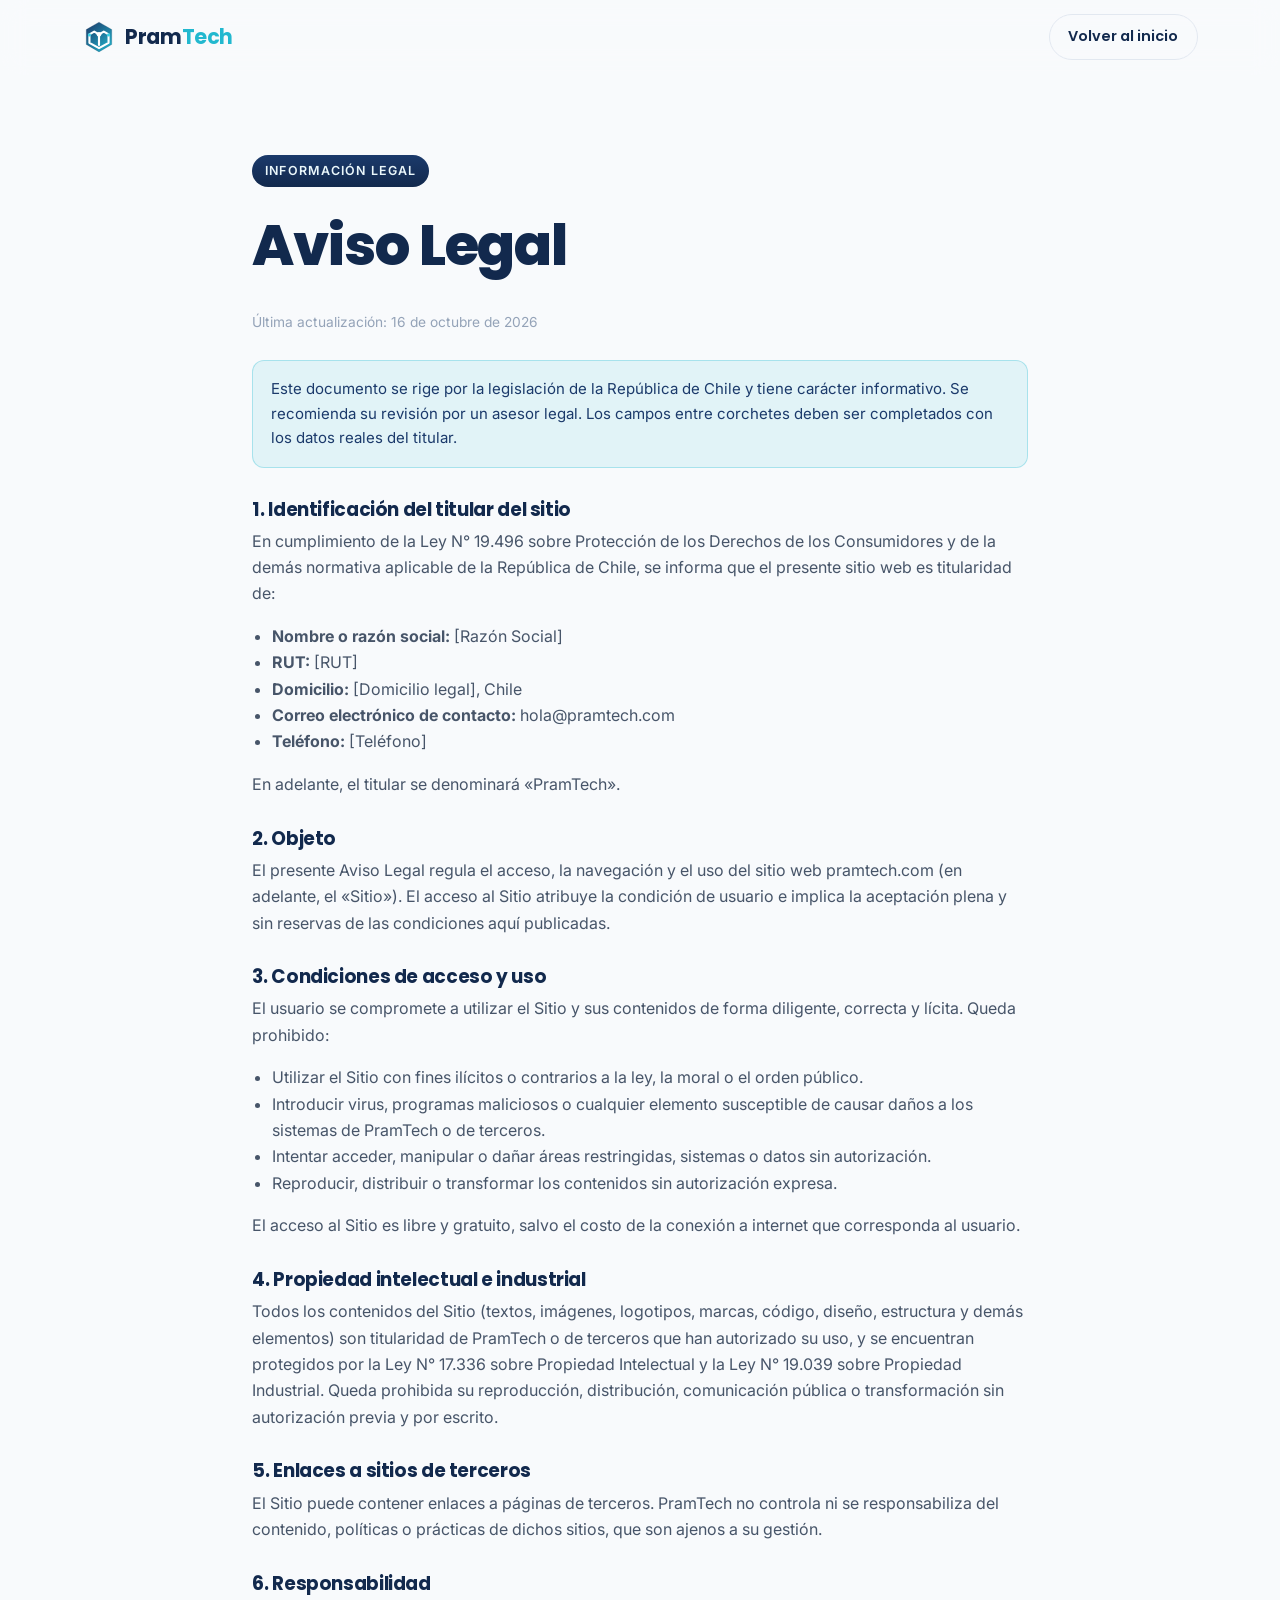
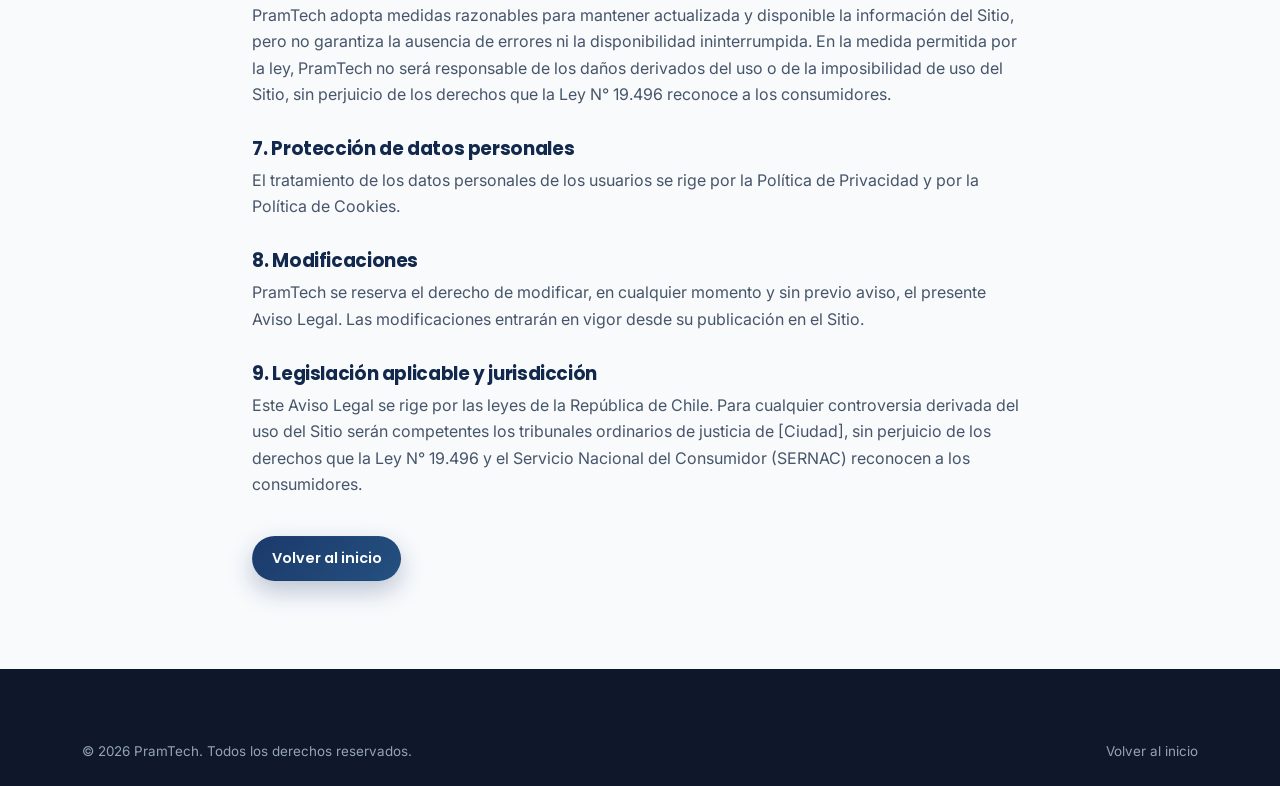
==== commit 63fd560e: "fix(cache): bust stale JS/CSS via content-hash token on every build Cloudflare sirve los assets con " ====
--- a/landing/aviso-legal.html
+++ b/landing/aviso-legal.html
@@ -12,7 +12,7 @@
   <link rel="preconnect" href="https://fonts.googleapis.com" />
   <link rel="preconnect" href="https://fonts.gstatic.com" crossorigin />
   <link href="https://fonts.googleapis.com/css2?family=Poppins:wght@500;600;700;800&family=Inter:wght@400;500;600&display=swap" rel="stylesheet" />
-  <link rel="stylesheet" href="styles.css" />
+  <link rel="stylesheet" href="styles.css?v=20261021-1" />
 </head>
 <body>
   <a class="skip-link" href="#contenido">Saltar al contenido</a>
--- a/landing/styles.css
+++ b/landing/styles.css
@@ -21,15 +21,18 @@
   --shadow-lg: 0 24px 60px rgba(18, 41, 77, 0.18);
   --max: 1160px;
   --ease: cubic-bezier(0.22, 1, 0.36, 1);
+  --announce-h: 2.1rem;
+  --nav-h: 74px;
+  --announce-total: calc(var(--announce-h) + env(safe-area-inset-top, 0px));
+  --header-total: calc(var(--announce-total) + var(--nav-h));
 }
 
 *, *::before, *::after { box-sizing: border-box; }
 
-html { scroll-behavior: smooth; }
+html { scroll-behavior: smooth; scroll-padding-top: var(--header-total); }
 
 html, body {
   width: 100%;
-  overflow-x: hidden;
   -webkit-text-size-adjust: 100%;
 }
 
@@ -39,8 +42,13 @@
   color: var(--slate-800);
   background: var(--bg);
   line-height: 1.65;
+  overflow-x: clip;
   -webkit-font-smoothing: antialiased;
   text-rendering: optimizeLegibility;
+}
+
+main {
+  padding-top: var(--header-total);
 }
 
 h1, h2, h3 {
@@ -86,8 +94,8 @@
   font-weight: 600;
   letter-spacing: 0.09em;
   text-transform: uppercase;
-  color: var(--blue-700);
-  background: rgba(34, 184, 207, 0.12);
+  color: #eaf7fb;
+  background: linear-gradient(180deg, var(--blue-800), var(--blue-900));
   padding: 0.35rem 0.8rem;
   border-radius: 999px;
   margin-bottom: 1rem;
@@ -141,11 +149,10 @@
 .btn--block { width: 100%; }
 
 .nav {
-  position: sticky;
-  top: 0;
-  z-index: 100;
+  position: relative;
   background: rgba(248, 250, 252, 0.72);
   backdrop-filter: blur(12px);
+  -webkit-backdrop-filter: blur(12px);
   border-bottom: 1px solid transparent;
   transition: border-color 0.3s var(--ease), background 0.3s var(--ease), box-shadow 0.3s var(--ease);
 }
@@ -174,6 +181,71 @@
 }
 .brand__name span { color: var(--cyan-500); }
 .brand--light .brand__name { color: #fff; }
+
+/* --- Destello de luz en CTA; respiro suave en el logo --- */
+.nav__cta,
+.hero__actions .btn--primary {
+  position: relative;
+  overflow: hidden;
+}
+.nav__cta::after,
+.hero__actions .btn--primary::after {
+  content: "";
+  position: absolute;
+  top: -25%;
+  left: -170%;
+  width: 55%;
+  height: 150%;
+  background: linear-gradient(
+    105deg,
+    rgba(34, 184, 207, 0) 0%,
+    rgba(34, 184, 207, 0.45) 35%,
+    rgba(255, 255, 255, 0.9) 50%,
+    rgba(34, 184, 207, 0.45) 65%,
+    rgba(34, 184, 207, 0) 100%
+  );
+  transform: skewX(-20deg);
+  pointer-events: none;
+  animation: shine-sweep 3.8s ease-in-out infinite;
+}
+@keyframes shine-sweep {
+  0% { left: -170%; }
+  45% { left: 170%; }
+  100% { left: 170%; }
+}
+.nav .brand {
+  animation: brand-glow 5s ease-in-out infinite;
+}
+@keyframes brand-glow {
+  0%, 100% { filter: drop-shadow(0 0 0 rgba(34, 184, 207, 0)); }
+  50% { filter: drop-shadow(0 0 12px rgba(34, 184, 207, 0.65)); }
+}
+.nav .brand__name {
+  animation: brand-darken 5s ease-in-out infinite;
+}
+@keyframes brand-darken {
+  0%, 100% { color: var(--blue-900); text-shadow: 0 0 0 rgba(15, 23, 42, 0); }
+  50% { color: #000000; text-shadow: 0 2px 8px rgba(15, 23, 42, 0.4); }
+}
+.nav .brand__name span {
+  animation: brand-darken-accent 5s ease-in-out infinite;
+}
+@keyframes brand-darken-accent {
+  0%, 100% { color: var(--cyan-500); }
+  50% { color: #0b5e70; text-shadow: 0 2px 8px rgba(11, 94, 112, 0.4); }
+}
+@media (prefers-reduced-motion: reduce) {
+  .nav__cta::after,
+  .hero__actions .btn--primary::after {
+    animation: none;
+    display: none;
+  }
+  .nav .brand,
+  .nav .brand__name,
+  .nav .brand__name span {
+    animation: none;
+  }
+}
 
 .nav__links {
   display: flex;
@@ -251,6 +323,22 @@
   gap: 3.5rem;
   align-items: center;
 }
+.hero__highlight {
+  position: relative;
+  z-index: 1;
+  margin-top: clamp(2rem, 4vw, 3rem);
+  padding: 1.05rem 1.5rem;
+  border-radius: var(--radius);
+  border: 1px solid rgba(34, 184, 207, 0.35);
+  background: linear-gradient(135deg, rgba(255, 255, 255, 0.85), rgba(255, 255, 255, 0.65)),
+    linear-gradient(135deg, rgba(34, 184, 207, 0.12), rgba(124, 108, 240, 0.12));
+  box-shadow: var(--shadow-sm);
+  text-align: center;
+  font-size: clamp(0.98rem, 1.6vw, 1.08rem);
+  line-height: 1.65;
+  color: var(--blue-800);
+}
+.hero__highlight strong { color: var(--blue-900); }
 .hero__sub {
   font-size: 1.12rem;
   color: var(--slate-600);
@@ -459,6 +547,173 @@
   background: url("data:image/svg+xml,%3Csvg xmlns='http://www.w3.org/2000/svg' viewBox='0 0 24 24' fill='none' stroke='%2322b8cf' stroke-width='3' stroke-linecap='round' stroke-linejoin='round'%3E%3Cpath d='m5 13 4 4L19 7'/%3E%3C/svg%3E") center/contain no-repeat;
 }
 
+/* --- Planes y precios --- */
+.pricing {
+  display: grid;
+  grid-template-columns: repeat(4, 1fr);
+  gap: 1.4rem;
+  align-items: stretch;
+}
+.price-card {
+  position: relative;
+  display: flex;
+  flex-direction: column;
+  background: var(--surface);
+  border: 1px solid var(--slate-200);
+  border-radius: var(--radius);
+  padding: 1.8rem 1.6rem;
+  box-shadow: var(--shadow-sm);
+  transition: transform 0.3s var(--ease), box-shadow 0.3s var(--ease), border-color 0.3s var(--ease);
+}
+.price-card:hover {
+  transform: translateY(-6px);
+  box-shadow: var(--shadow-md);
+  border-color: rgba(34, 184, 207, 0.55);
+}
+.price-card__head { margin-bottom: 1.2rem; }
+.price-card__title {
+  font-size: 1.08rem;
+  margin: 0 0 0.5rem;
+  color: var(--blue-900);
+}
+.price-card__desc {
+  margin: 0;
+  font-size: 0.92rem;
+  color: var(--slate-600);
+}
+.price-card__body {
+  margin-top: auto;
+  padding-top: 1.2rem;
+  border-top: 1px dashed var(--slate-200);
+}
+.price-card__row {
+  display: flex;
+  flex-direction: column;
+  gap: 0.15rem;
+  margin-bottom: 0.9rem;
+}
+.price-card__label {
+  font-size: 0.74rem;
+  font-weight: 600;
+  letter-spacing: 0.05em;
+  text-transform: uppercase;
+  color: var(--slate-400);
+}
+.price-card__setup {
+  font-family: "Poppins", sans-serif;
+  font-weight: 700;
+  font-size: 1.15rem;
+  color: var(--blue-800);
+}
+.price-card__month {
+  font-family: "Poppins", sans-serif;
+  font-weight: 800;
+  font-size: 1.5rem;
+  color: var(--blue-900);
+}
+.price-card__setup em,
+.price-card__month em {
+  font-style: normal;
+  font-weight: 500;
+  font-size: 0.78rem;
+  color: var(--slate-400);
+}
+.price-card__note {
+  margin: 0 0 1.2rem;
+  font-size: 0.82rem;
+  font-weight: 600;
+  color: var(--cyan-500);
+}
+.price-card__cta { margin-top: auto; }
+.price-card--featured {
+  border-color: var(--cyan-500);
+  box-shadow: 0 0 0 3px rgba(34, 184, 207, 0.22), var(--shadow-lg);
+}
+.price-card--featured:hover {
+  box-shadow: 0 0 0 3px rgba(34, 184, 207, 0.32), var(--shadow-lg);
+}
+.price-card__badge {
+  position: absolute;
+  top: -0.75rem;
+  left: 50%;
+  transform: translateX(-50%);
+  font-size: 0.68rem;
+  font-weight: 700;
+  letter-spacing: 0.08em;
+  text-transform: uppercase;
+  color: #fff;
+  background: linear-gradient(135deg, var(--cyan-500), var(--violet-500));
+  padding: 0.28rem 0.85rem;
+  border-radius: 999px;
+  white-space: nowrap;
+  box-shadow: var(--shadow-sm);
+}
+  .pricing__legal {
+  max-width: 760px;
+  margin: clamp(2rem, 4vw, 2.8rem) auto 0;
+  font-size: 0.78rem;
+  line-height: 1.7;
+  color: var(--slate-400);
+  text-align: center;
+}
+
+/* --- Announcement Bar --- */
+.site-header {
+  position: fixed;
+  top: 0;
+  left: 0;
+  right: 0;
+  z-index: 120;
+  padding-top: env(safe-area-inset-top, 0px);
+  background: var(--cyan-500);
+}
+
+.announcement-bar {
+  position: relative;
+  width: 100%;
+  height: var(--announce-h);
+  display: flex;
+  align-items: center;
+  overflow: hidden;
+  background: var(--cyan-500);
+  color: var(--blue-900);
+  border-bottom: 1px solid rgba(18, 41, 77, 0.15);
+  font-size: 0.9rem;
+  line-height: 1;
+}
+
+.announcement-bar__track {
+  display: flex;
+  align-items: center;
+  width: max-content;
+  animation: announcement-marquee 28s linear infinite;
+  will-change: transform;
+}
+
+.announcement-bar__text {
+  display: inline-block;
+  white-space: nowrap;
+  padding: 0;
+  font-weight: 500;
+  letter-spacing: 0.01em;
+}
+
+.announcement-bar:hover .announcement-bar__track {
+  animation-play-state: paused;
+}
+
+@keyframes announcement-marquee {
+  from { transform: translateX(0); }
+  to { transform: translateX(-50%); }
+}
+
+@media (max-width: 720px) {
+  .announcement-bar { font-size: 0.82rem; }
+  .announcement-bar__track { animation-duration: 22s; }
+  :root { --announce-h: 2rem; }
+}
+
+
 .steps {
   list-style: none;
   padding: 0;
@@ -518,6 +773,41 @@
   align-items: start;
 }
 .about__copy p { color: var(--slate-600); }
+.tabs {
+  display: flex;
+  flex-wrap: wrap;
+  justify-content: flex-start;
+  gap: 0.5rem;
+  margin-bottom: clamp(1.8rem, 3vw, 2.4rem);
+}
+.tab {
+  font-family: "Poppins", sans-serif;
+  font-size: 0.8rem;
+  font-weight: 600;
+  letter-spacing: 0.08em;
+  text-transform: uppercase;
+  color: var(--blue-700);
+  background: var(--surface);
+  border: 1px solid var(--slate-200);
+  padding: 0.55rem 1.2rem;
+  border-radius: 999px;
+  cursor: pointer;
+  transition: color 0.25s var(--ease), border-color 0.25s var(--ease), background 0.25s var(--ease), box-shadow 0.25s var(--ease), transform 0.25s var(--ease);
+}
+.tab:hover {
+  color: var(--blue-900);
+  border-color: var(--cyan-500);
+  transform: translateY(-1px);
+}
+.tab.is-active {
+  color: #ffffff;
+  border-color: transparent;
+  background: linear-gradient(135deg, var(--blue-800), var(--blue-700));
+  box-shadow: 0 10px 22px rgba(27, 58, 107, 0.24);
+}
+.tab:focus-visible { outline: 3px solid var(--cyan-500); outline-offset: 2px; }
+.tabpanel[hidden] { display: none; }
+.tabpanel:focus { outline: none; }
 .pillars {
   display: grid;
   gap: 1rem;
@@ -569,6 +859,206 @@
   line-height: 1.1;
 }
 .stat span { font-size: 0.9rem; color: var(--slate-600); }
+
+/* =====================================================
+   Equipo (Quiénes somos)
+   ===================================================== */
+.team { margin-top: 0; }
+.team__head { max-width: 640px; margin-bottom: clamp(1.6rem, 3vw, 2.2rem); }
+.team__title {
+  font-size: clamp(1.35rem, 2.4vw, 1.75rem);
+  margin: 0.55rem 0 0.5rem;
+}
+.team__lead { color: var(--slate-600); margin: 0; }
+
+.team__grid {
+  display: grid;
+  grid-template-columns: repeat(3, 1fr);
+  gap: 1.2rem;
+  max-width: 820px;
+  margin: 0 auto;
+}
+.member {
+  position: relative;
+  background: var(--surface);
+  border: 1px solid var(--slate-200);
+  border-radius: var(--radius);
+  overflow: hidden;
+  box-shadow: var(--shadow-sm);
+  transition: transform 0.35s var(--ease), box-shadow 0.35s var(--ease), border-color 0.35s var(--ease);
+}
+.member:hover {
+  transform: translateY(-6px);
+  box-shadow: var(--shadow-lg);
+  border-color: rgba(34, 184, 207, 0.5);
+}
+.member__media {
+  position: relative;
+  aspect-ratio: 1 / 1;
+  border-radius: 50%;
+  overflow: hidden;
+  background: var(--blue-900);
+}
+.member__media img {
+  width: 100%;
+  height: 100%;
+  object-fit: cover;
+  display: block;
+  filter: grayscale(100%);
+  transition: transform 0.6s var(--ease);
+}
+.member:hover .member__media img { transform: scale(1.06); }
+.member__media::after {
+  content: "";
+  position: absolute;
+  inset: 0;
+  pointer-events: none;
+  background: linear-gradient(180deg, rgba(18, 41, 77, 0) 45%, rgba(18, 41, 77, 0.55) 100%);
+}
+.member__media::before {
+  content: "";
+  position: absolute;
+  left: 0;
+  right: 0;
+  bottom: 0;
+  height: 4px;
+  z-index: 2;
+  background: linear-gradient(90deg, var(--cyan-500), var(--violet-500));
+}
+.member__index {
+  position: absolute;
+  top: 0.85rem;
+  left: 0.9rem;
+  z-index: 2;
+  font-family: "Poppins", sans-serif;
+  font-weight: 700;
+  font-size: 0.74rem;
+  letter-spacing: 0.08em;
+  color: #fff;
+  padding: 0.16rem 0.58rem;
+  border-radius: 999px;
+  background: rgba(15, 23, 42, 0.38);
+  border: 1px solid rgba(255, 255, 255, 0.35);
+  backdrop-filter: blur(4px);
+  -webkit-backdrop-filter: blur(4px);
+}
+.member__body { padding: 1.25rem 1.4rem 1.5rem; }
+.member__name { margin: 0 0 0.18rem; font-size: 1.1rem; color: var(--blue-900); }
+.member__role {
+  margin: 0 0 0.7rem;
+  font-family: "Poppins", sans-serif;
+  font-size: 0.72rem;
+  font-weight: 600;
+  letter-spacing: 0.1em;
+  text-transform: uppercase;
+  color: var(--cyan-500);
+}
+.member__bio { margin: 0; font-size: 0.92rem; color: var(--slate-600); }
+
+/* --- Agentes IA (jerarquía) --- */
+.agents { margin-top: clamp(2.4rem, 4vw, 3.2rem); }
+.agents__head { max-width: 600px; margin-bottom: clamp(1.4rem, 3vw, 1.9rem); }
+.agents__title { font-size: clamp(1.15rem, 2vw, 1.4rem); margin: 0.5rem 0 0.4rem; }
+.agents__lead { color: var(--slate-600); margin: 0; }
+
+.agents__chart {
+  display: flex;
+  flex-direction: column;
+  align-items: center;
+}
+.agents__connector {
+  width: 2px;
+  height: clamp(1.2rem, 2.5vw, 1.8rem);
+  background: linear-gradient(180deg, rgba(124, 108, 240, 0.6), rgba(34, 184, 207, 0.45));
+}
+
+.agents__grid {
+  position: relative;
+  display: grid;
+  grid-template-columns: repeat(3, 1fr);
+  gap: 1rem;
+  width: 100%;
+  max-width: 780px;
+  padding-top: 2rem;
+}
+.agents__grid::before {
+  content: "";
+  position: absolute;
+  top: 0.9rem;
+  left: 16.666%;
+  right: 16.666%;
+  height: 2px;
+  background: linear-gradient(90deg, rgba(124, 108, 240, 0.5), rgba(34, 184, 207, 0.5));
+}
+.agents__grid::after {
+  content: "";
+  position: absolute;
+  top: 0;
+  left: 50%;
+  transform: translateX(-50%);
+  width: 2px;
+  height: 0.9rem;
+  background: linear-gradient(180deg, rgba(124, 108, 240, 0.6), rgba(34, 184, 207, 0.45));
+}
+
+.agent {
+  position: relative;
+  display: flex;
+  flex-direction: column;
+  align-items: center;
+  text-align: center;
+  background: var(--surface);
+  border: 1px solid var(--slate-200);
+  border-radius: var(--radius);
+  padding: 1rem 0.85rem;
+  box-shadow: var(--shadow-sm);
+  transition: transform 0.3s var(--ease), border-color 0.3s var(--ease), box-shadow 0.3s var(--ease);
+}
+.agents__grid .agent:nth-child(-n + 3)::before {
+  content: "";
+  position: absolute;
+  top: -1.1rem;
+  left: 50%;
+  transform: translateX(-50%);
+  width: 2px;
+  height: 1.1rem;
+  background: linear-gradient(180deg, rgba(34, 184, 207, 0.5), rgba(124, 108, 240, 0.4));
+}
+.agent:hover {
+  transform: translateY(-4px);
+  border-color: rgba(124, 108, 240, 0.5);
+  box-shadow: var(--shadow-md);
+}
+.agent__img {
+  width: 48px;
+  height: 48px;
+  border-radius: 50%;
+  object-fit: cover;
+  margin-bottom: 0.6rem;
+  box-shadow: 0 0 0 2px rgba(124, 108, 240, 0.35), 0 6px 14px rgba(18, 41, 77, 0.18);
+}
+.agent__name { margin: 0 0 0.2rem; font-size: 0.88rem; color: var(--blue-900); }
+.agent__desc { margin: 0; font-size: 0.78rem; color: var(--slate-600); }
+
+.agent--lead {
+  flex-direction: row;
+  text-align: left;
+  gap: 1rem;
+  width: 100%;
+  max-width: 400px;
+  padding: 0.9rem 1.2rem;
+  border-color: rgba(124, 108, 240, 0.4);
+  background: linear-gradient(135deg, rgba(124, 108, 240, 0.12), rgba(34, 184, 207, 0.08));
+}
+.agent--lead .agent__img {
+  width: 56px;
+  height: 56px;
+  margin-bottom: 0;
+  flex-shrink: 0;
+  box-shadow: 0 0 0 2px rgba(124, 108, 240, 0.5), 0 10px 20px rgba(18, 41, 77, 0.2);
+}
+.agent__info { min-width: 0; }
+.agent--lead .agent__name { font-size: 1rem; }
 
 .section--contact {
   background: linear-gradient(150deg, var(--blue-900), var(--blue-800) 55%, #1b4f6b);
@@ -721,6 +1211,8 @@
   .panel { transform: none; }
   .grid--3 { grid-template-columns: 1fr; }
   .about { grid-template-columns: 1fr; gap: 2rem; }
+  .team__grid { grid-template-columns: repeat(2, 1fr); }
+  .pricing { grid-template-columns: repeat(2, 1fr); }
   .contact { grid-template-columns: 1fr; gap: 2rem; }
   .footer__inner { grid-template-columns: 1fr 1fr; }
 }
@@ -744,7 +1236,8 @@
   }
   .nav__links {
     position: fixed;
-    inset: 74px 0 auto 0;
+    inset: var(--header-total) 0 auto 0;
+    top: var(--header-total);
     flex-direction: column;
     align-items: stretch;
     gap: 0.3rem;
@@ -753,9 +1246,15 @@
     border-bottom: 1px solid var(--slate-200);
     box-shadow: var(--shadow-md);
     transform: translateY(-120%);
-    transition: transform 0.35s var(--ease);
+    visibility: hidden;
+    pointer-events: none;
+    transition: transform 0.35s var(--ease), visibility 0.35s var(--ease);
   }
-  .nav__links.is-open { transform: translateY(0); }
+  .nav__links.is-open {
+    transform: translateY(0);
+    visibility: visible;
+    pointer-events: auto;
+  }
   .nav__links a { padding: 0.7rem 0.3rem; border-radius: 8px; }
   .nav__links a:not(.btn):hover { background: var(--bg); }
   .nav__cta { margin-top: 0.5rem; justify-content: center; }
@@ -766,6 +1265,15 @@
   .grid--2 { grid-template-columns: 1fr; }
   .form__row { grid-template-columns: 1fr; }
   .stats { grid-template-columns: 1fr; }
+  .team__grid { grid-template-columns: 1fr; }
+  .pricing { grid-template-columns: 1fr; }
+  .agents__grid { grid-template-columns: 1fr; padding-top: 0; max-width: none; }
+  .agents__grid::before,
+  .agents__grid::after,
+  .agents__grid .agent:nth-child(-n + 3)::before,
+  .agents__connector { display: none; }
+  .agent--lead { flex-direction: column; text-align: center; }
+  .agent--lead .agent__img { margin-bottom: 0.7rem; }
   .footer__inner { grid-template-columns: 1fr; }
   .footer__bottom { justify-content: flex-start; }
 }
@@ -1510,3 +2018,5 @@
   .mascot__msg,
   .mascot__panel { animation: none !important; }
 }
+
+
